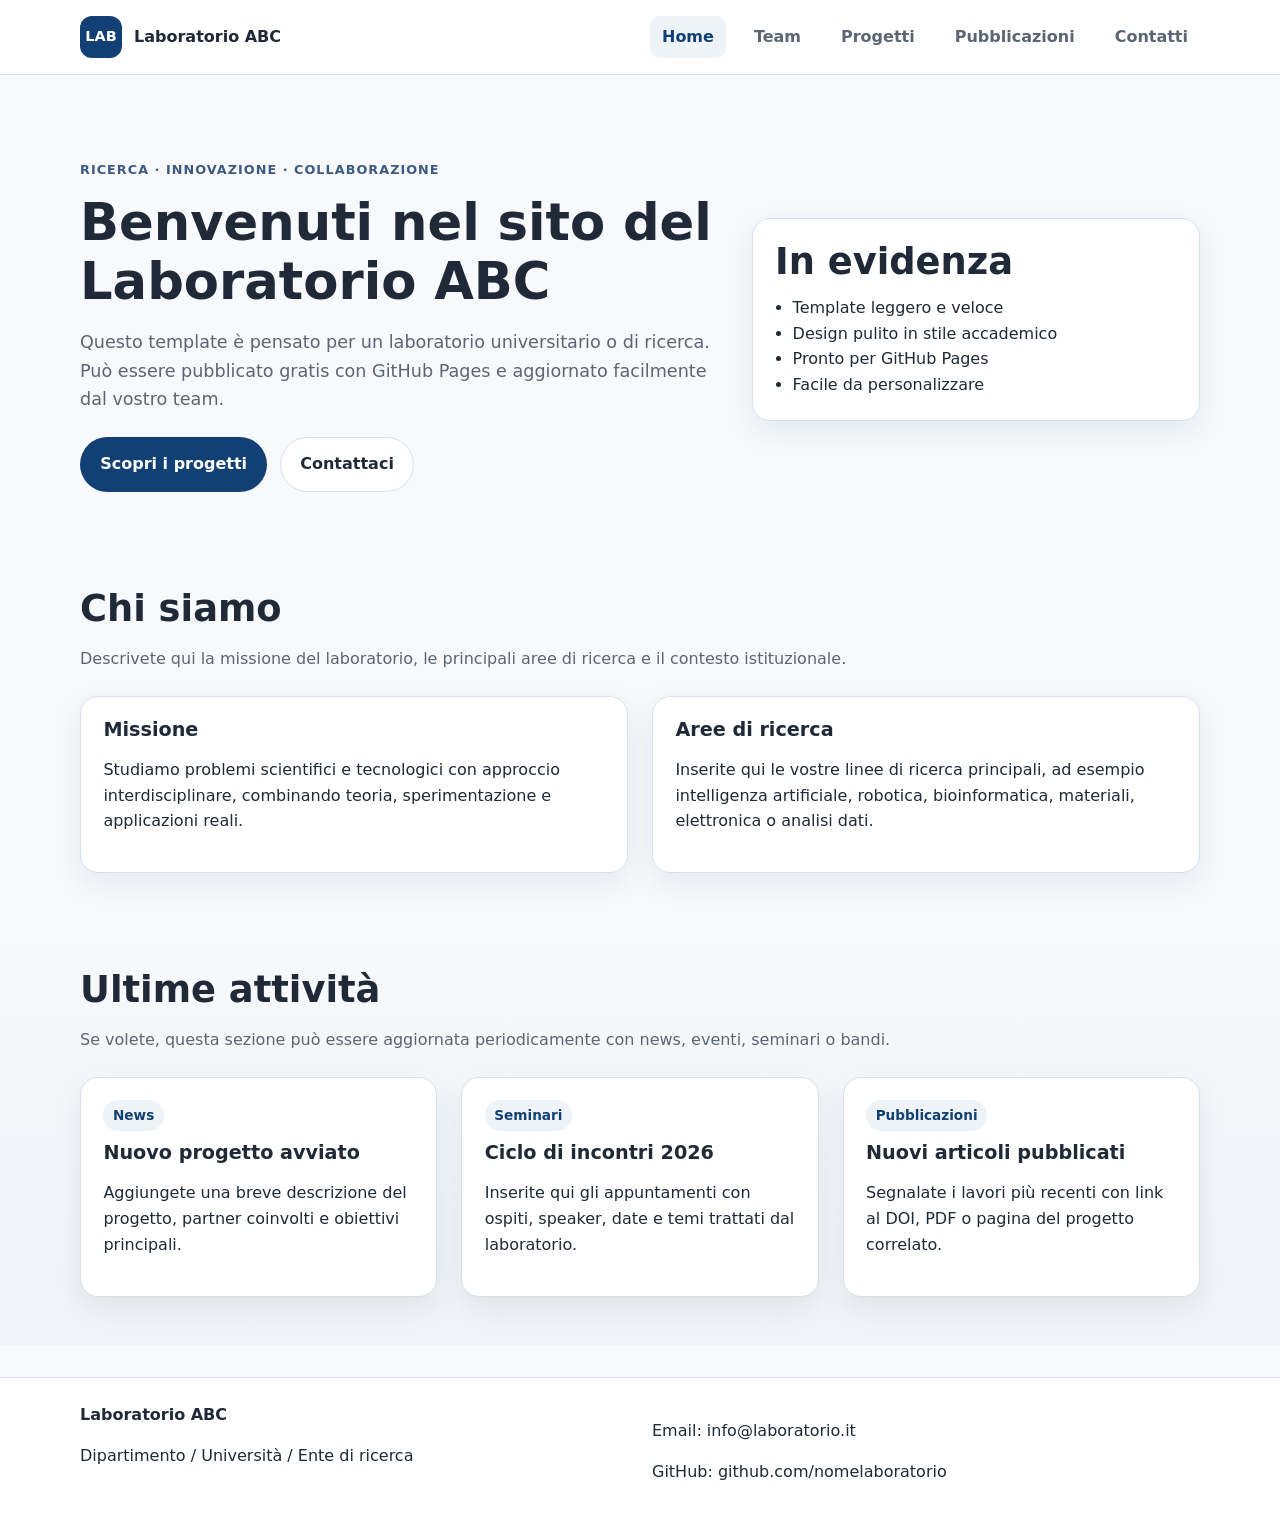
==== index.html @ 2949fd8e "Creazione sito" ====
<!doctype html>
<html lang="it">
<head>
  <meta charset="UTF-8">
  <meta name="viewport" content="width=device-width, initial-scale=1.0">
  <title>Laboratorio ABC - Home</title>
  <meta name="description" content="Sito ufficiale del Laboratorio ABC: ricerca, progetti, pubblicazioni e contatti.">
  <link rel="stylesheet" href="style.css">
</head>
<body>
  <header class="site-header">
    <div class="container nav-wrap">
      <a class="brand" href="index.html">
        <span class="brand-mark">LAB</span>
        <span>Laboratorio ABC</span>
      </a>
      <button class="nav-toggle" aria-label="Apri menu">☰</button>
      <nav class="site-nav">
        <a href="index.html" class="active">Home</a>
        <a href="team.html">Team</a>
        <a href="progetti.html">Progetti</a>
        <a href="pubblicazioni.html">Pubblicazioni</a>
        <a href="contatti.html">Contatti</a>
      </nav>
    </div>
  </header>

  <main>
    <section class="hero">
      <div class="container hero-grid">
        <div>
          <p class="eyebrow">Ricerca · Innovazione · Collaborazione</p>
          <h1>Benvenuti nel sito del Laboratorio ABC</h1>
          <p class="lead">Questo template è pensato per un laboratorio universitario o di ricerca. Può essere pubblicato gratis con GitHub Pages e aggiornato facilmente dal vostro team.</p>
          <div class="hero-actions">
            <a class="btn btn-primary" href="progetti.html">Scopri i progetti</a>
            <a class="btn btn-secondary" href="contatti.html">Contattaci</a>
          </div>
        </div>
        <div class="hero-card card">
          <h2>In evidenza</h2>
          <ul class="check-list">
            <li>Template leggero e veloce</li>
            <li>Design pulito in stile accademico</li>
            <li>Pronto per GitHub Pages</li>
            <li>Facile da personalizzare</li>
          </ul>
        </div>
      </div>
    </section>

    <section class="section">
      <div class="container">
        <div class="section-head">
          <h2>Chi siamo</h2>
          <p>Descrivete qui la missione del laboratorio, le principali aree di ricerca e il contesto istituzionale.</p>
        </div>
        <div class="grid two">
          <article class="card">
            <h3>Missione</h3>
            <p>Studiamo problemi scientifici e tecnologici con approccio interdisciplinare, combinando teoria, sperimentazione e applicazioni reali.</p>
          </article>
          <article class="card">
            <h3>Aree di ricerca</h3>
            <p>Inserite qui le vostre linee di ricerca principali, ad esempio intelligenza artificiale, robotica, bioinformatica, materiali, elettronica o analisi dati.</p>
          </article>
        </div>
      </div>
    </section>

    <section class="section section-alt">
      <div class="container">
        <div class="section-head">
          <h2>Ultime attività</h2>
          <p>Se volete, questa sezione può essere aggiornata periodicamente con news, eventi, seminari o bandi.</p>
        </div>
        <div class="grid three">
          <article class="card">
            <span class="tag">News</span>
            <h3>Nuovo progetto avviato</h3>
            <p>Aggiungete una breve descrizione del progetto, partner coinvolti e obiettivi principali.</p>
          </article>
          <article class="card">
            <span class="tag">Seminari</span>
            <h3>Ciclo di incontri 2026</h3>
            <p>Inserite qui gli appuntamenti con ospiti, speaker, date e temi trattati dal laboratorio.</p>
          </article>
          <article class="card">
            <span class="tag">Pubblicazioni</span>
            <h3>Nuovi articoli pubblicati</h3>
            <p>Segnalate i lavori più recenti con link al DOI, PDF o pagina del progetto correlato.</p>
          </article>
        </div>
      </div>
    </section>
  </main>

  <footer class="site-footer">
    <div class="container footer-grid">
      <div>
        <strong>Laboratorio ABC</strong>
        <p>Dipartimento / Università / Ente di ricerca</p>
      </div>
      <div>
        <p>Email: info@laboratorio.it</p>
        <p>GitHub: github.com/nomelaboratorio</p>
      </div>
    </div>
  </footer>

  <script src="script.js"></script>
</body>
</html>
---- style.css ----
:root {
  --bg: #f7f9fc;
  --surface: #ffffff;
  --surface-2: #eef3f8;
  --text: #1f2937;
  --muted: #5b6573;
  --line: #d8e0ea;
  --accent: #134074;
  --accent-2: #3d5a80;
  --shadow: 0 10px 30px rgba(18, 35, 58, 0.08);
  --radius: 18px;
}

* { box-sizing: border-box; }
html { scroll-behavior: smooth; }
body {
  margin: 0;
  font-family: Inter, ui-sans-serif, system-ui, -apple-system, BlinkMacSystemFont, "Segoe UI", sans-serif;
  color: var(--text);
  background: var(--bg);
  line-height: 1.6;
}

a { color: var(--accent); text-decoration: none; }
a:hover { text-decoration: underline; }

.container {
  width: min(1120px, calc(100% - 2rem));
  margin: 0 auto;
}

.site-header {
  position: sticky;
  top: 0;
  z-index: 20;
  background: rgba(255,255,255,0.92);
  backdrop-filter: blur(10px);
  border-bottom: 1px solid var(--line);
}

.nav-wrap {
  display: flex;
  align-items: center;
  justify-content: space-between;
  gap: 1rem;
  padding: 1rem 0;
}

.brand {
  display: flex;
  align-items: center;
  gap: 0.75rem;
  font-weight: 700;
  color: var(--text);
}

.brand-mark {
  display: inline-flex;
  align-items: center;
  justify-content: center;
  width: 42px;
  height: 42px;
  border-radius: 12px;
  background: var(--accent);
  color: white;
  font-size: 0.9rem;
}

.site-nav {
  display: flex;
  align-items: center;
  gap: 1rem;
}

.site-nav a {
  padding: 0.5rem 0.75rem;
  border-radius: 10px;
  color: var(--muted);
  font-weight: 600;
}

.site-nav a.active,
.site-nav a:hover {
  background: var(--surface-2);
  color: var(--accent);
  text-decoration: none;
}

.nav-toggle {
  display: none;
  border: 1px solid var(--line);
  background: var(--surface);
  border-radius: 10px;
  padding: 0.5rem 0.7rem;
  font-size: 1.1rem;
}

.hero {
  padding: 4.5rem 0 3rem;
}

.hero-grid,
.grid.two,
.grid.three,
.footer-grid {
  display: grid;
  gap: 1.5rem;
}

.hero-grid {
  grid-template-columns: 1.3fr 0.9fr;
  align-items: center;
}

.grid.two { grid-template-columns: repeat(2, minmax(0, 1fr)); }
.grid.three { grid-template-columns: repeat(3, minmax(0, 1fr)); }
.footer-grid { grid-template-columns: repeat(2, minmax(0, 1fr)); }

.eyebrow {
  text-transform: uppercase;
  letter-spacing: 0.08em;
  color: var(--accent-2);
  font-weight: 700;
  font-size: 0.8rem;
}

h1, h2, h3 { line-height: 1.15; margin-top: 0; }
h1 { font-size: clamp(2.2rem, 4vw, 4rem); margin-bottom: 1rem; }
h2 { font-size: clamp(1.6rem, 3vw, 2.3rem); margin-bottom: 0.75rem; }
h3 { font-size: 1.2rem; margin-bottom: 0.5rem; }

.lead {
  font-size: 1.1rem;
  color: var(--muted);
  max-width: 62ch;
}

.section { padding: 3rem 0; }
.section-alt { background: linear-gradient(180deg, transparent, rgba(19, 64, 116, 0.03)); }
.section-head { margin-bottom: 1.5rem; }
.section-head p, .muted { color: var(--muted); }

.card {
  background: var(--surface);
  border: 1px solid var(--line);
  border-radius: var(--radius);
  padding: 1.4rem;
  box-shadow: var(--shadow);
}

.stack {
  display: grid;
  gap: 1rem;
}

.btn {
  display: inline-flex;
  align-items: center;
  justify-content: center;
  padding: 0.85rem 1.2rem;
  border-radius: 999px;
  font-weight: 700;
  border: 1px solid transparent;
}

.btn-primary {
  background: var(--accent);
  color: white;
}

.btn-primary:hover { text-decoration: none; }

.btn-secondary {
  background: var(--surface);
  border-color: var(--line);
  color: var(--text);
}

.hero-actions {
  display: flex;
  gap: 0.8rem;
  flex-wrap: wrap;
  margin-top: 1.5rem;
}

.check-list {
  padding-left: 1.1rem;
  margin: 0;
}

.tag {
  display: inline-block;
  padding: 0.28rem 0.6rem;
  border-radius: 999px;
  background: var(--surface-2);
  color: var(--accent);
  font-size: 0.85rem;
  font-weight: 700;
  margin-bottom: 0.7rem;
}

.avatar {
  width: 64px;
  height: 64px;
  border-radius: 50%;
  background: var(--surface-2);
  color: var(--accent);
  display: flex;
  align-items: center;
  justify-content: center;
  font-weight: 800;
  margin-bottom: 1rem;
}

.site-footer {
  margin-top: 2rem;
  border-top: 1px solid var(--line);
  background: #fff;
  padding: 1.5rem 0 2rem;
}

@media (max-width: 860px) {
  .hero-grid,
  .grid.two,
  .grid.three,
  .footer-grid {
    grid-template-columns: 1fr;
  }

  .nav-toggle {
    display: inline-flex;
  }

  .site-nav {
    display: none;
    position: absolute;
    top: 72px;
    left: 1rem;
    right: 1rem;
    flex-direction: column;
    align-items: stretch;
    background: white;
    border: 1px solid var(--line);
    border-radius: 16px;
    padding: 0.7rem;
    box-shadow: var(--shadow);
  }

  .site-nav.open {
    display: flex;
  }
}
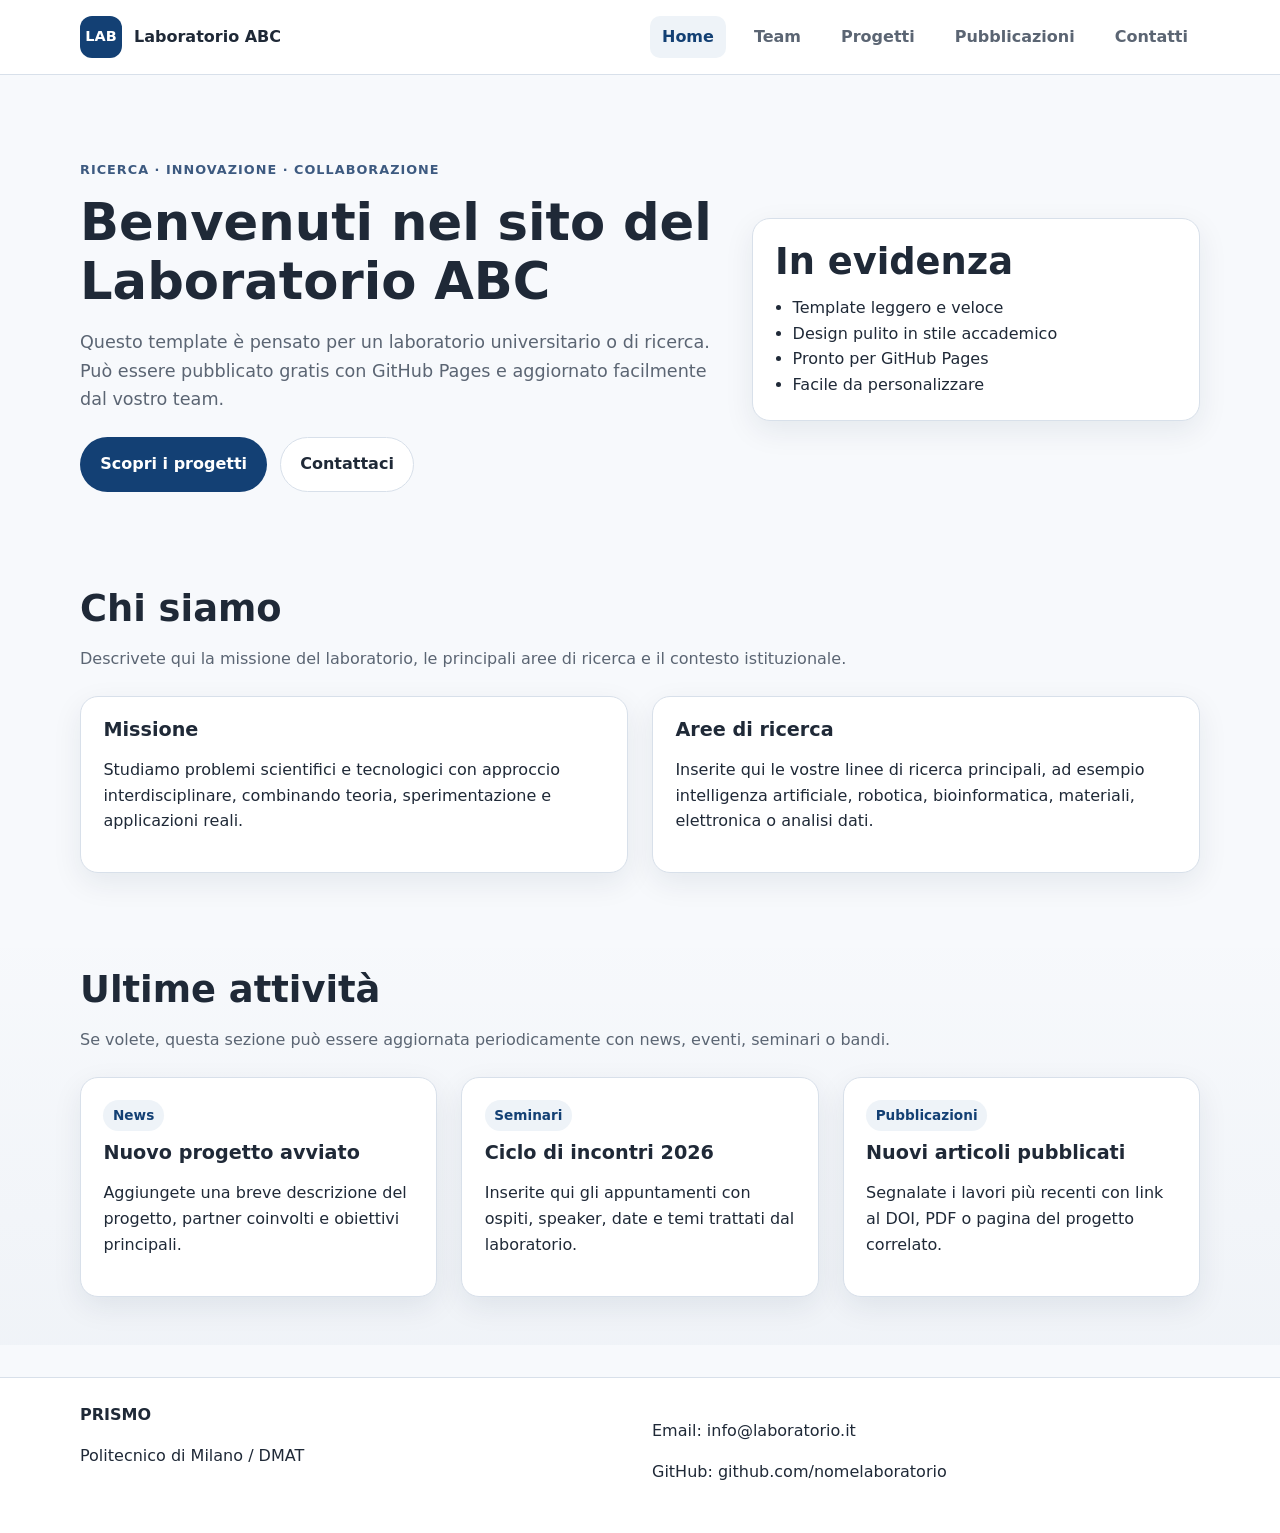
==== commit eed22bb9: "Update index.html" ====
--- a/index.html
+++ b/index.html
@@ -3,7 +3,7 @@
 <head>
   <meta charset="UTF-8">
   <meta name="viewport" content="width=device-width, initial-scale=1.0">
-  <title>Laboratorio ABC - Home</title>
+  <title>PRISMO  - Home</title>
   <meta name="description" content="Sito ufficiale del Laboratorio ABC: ricerca, progetti, pubblicazioni e contatti.">
   <link rel="stylesheet" href="style.css">
 </head>
@@ -98,8 +98,8 @@
   <footer class="site-footer">
     <div class="container footer-grid">
       <div>
-        <strong>Laboratorio ABC</strong>
-        <p>Dipartimento / Università / Ente di ricerca</p>
+        <strong>PRISMO</strong>
+        <p>Politecnico di Milano / DMAT</p>
       </div>
       <div>
         <p>Email: info@laboratorio.it</p>
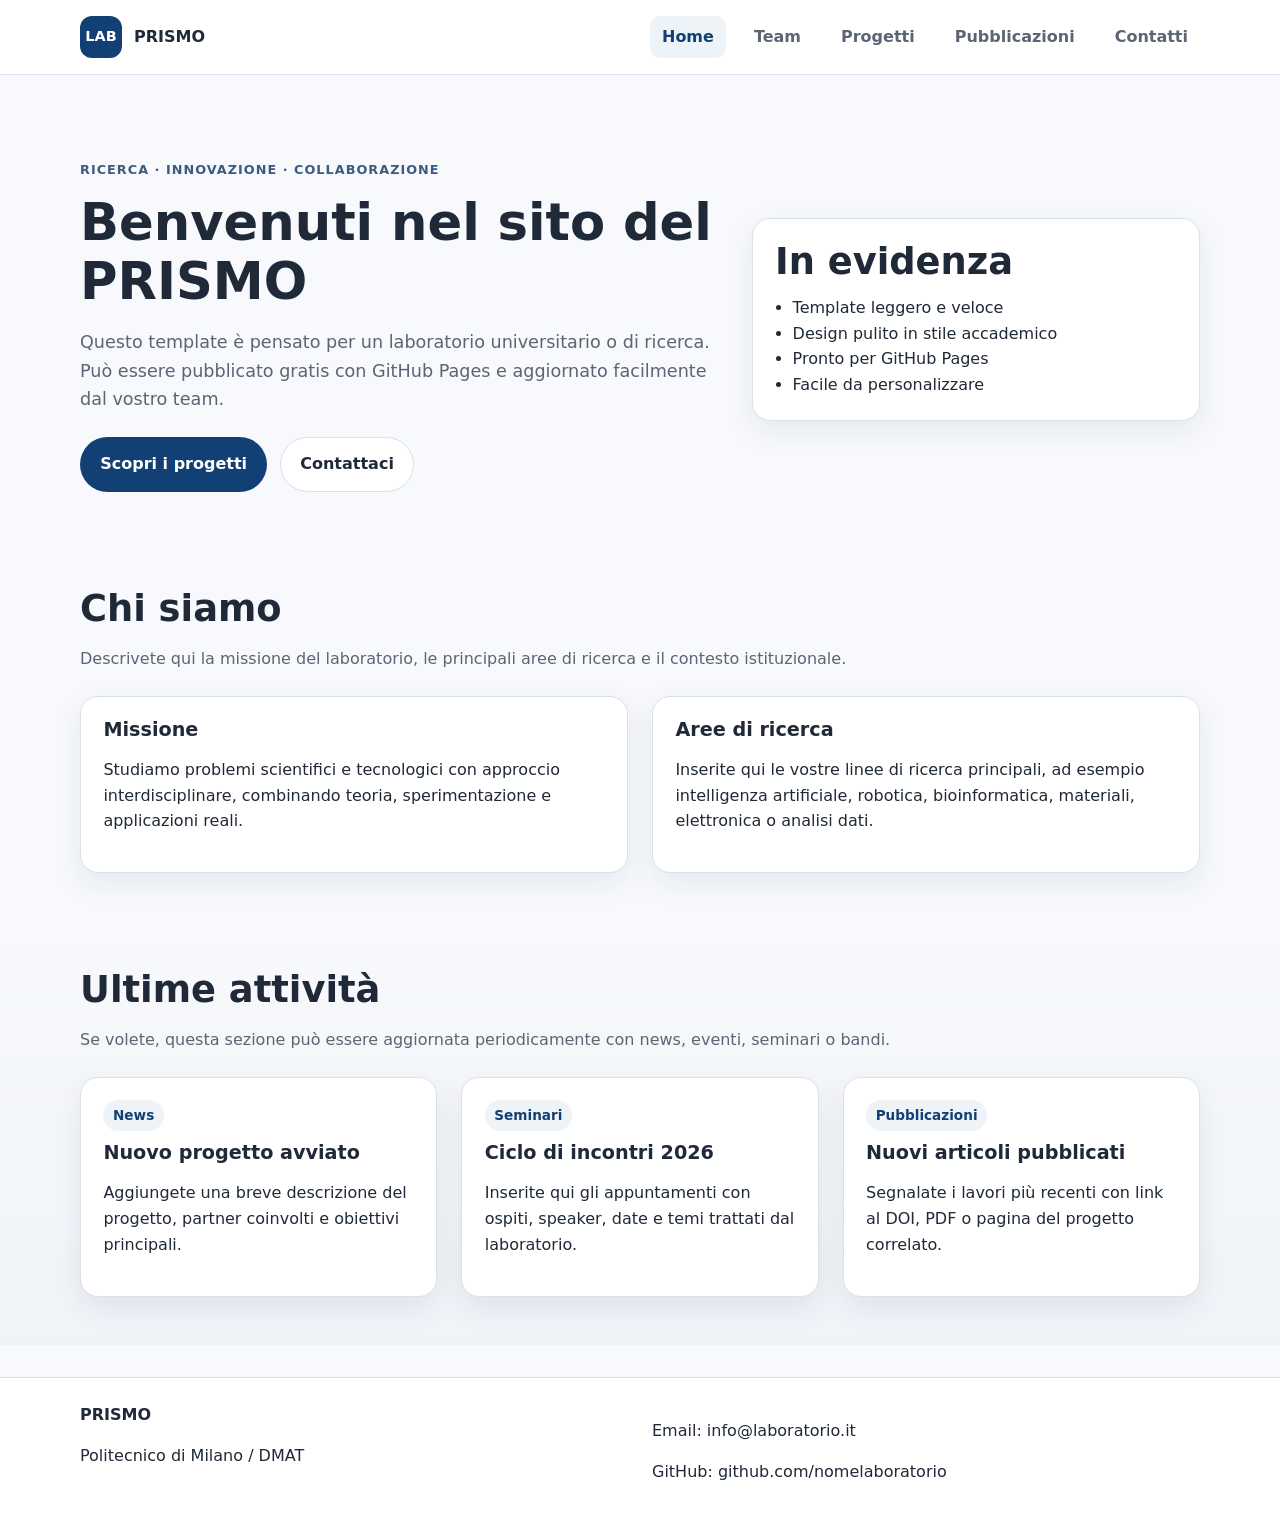
==== commit 4f8b8089: "Update index.html" ====
--- a/index.html
+++ b/index.html
@@ -4,7 +4,7 @@
   <meta charset="UTF-8">
   <meta name="viewport" content="width=device-width, initial-scale=1.0">
   <title>PRISMO  - Home</title>
-  <meta name="description" content="Sito ufficiale del Laboratorio ABC: ricerca, progetti, pubblicazioni e contatti.">
+  <meta name="description" content="Sito ufficiale del PRISMO: ricerca, progetti, pubblicazioni e contatti.">
   <link rel="stylesheet" href="style.css">
 </head>
 <body>
@@ -12,7 +12,7 @@
     <div class="container nav-wrap">
       <a class="brand" href="index.html">
         <span class="brand-mark">LAB</span>
-        <span>Laboratorio ABC</span>
+        <span>PRISMO</span>
       </a>
       <button class="nav-toggle" aria-label="Apri menu">☰</button>
       <nav class="site-nav">
@@ -30,7 +30,7 @@
       <div class="container hero-grid">
         <div>
           <p class="eyebrow">Ricerca · Innovazione · Collaborazione</p>
-          <h1>Benvenuti nel sito del Laboratorio ABC</h1>
+          <h1>Benvenuti nel sito del PRISMO</h1>
           <p class="lead">Questo template è pensato per un laboratorio universitario o di ricerca. Può essere pubblicato gratis con GitHub Pages e aggiornato facilmente dal vostro team.</p>
           <div class="hero-actions">
             <a class="btn btn-primary" href="progetti.html">Scopri i progetti</a>
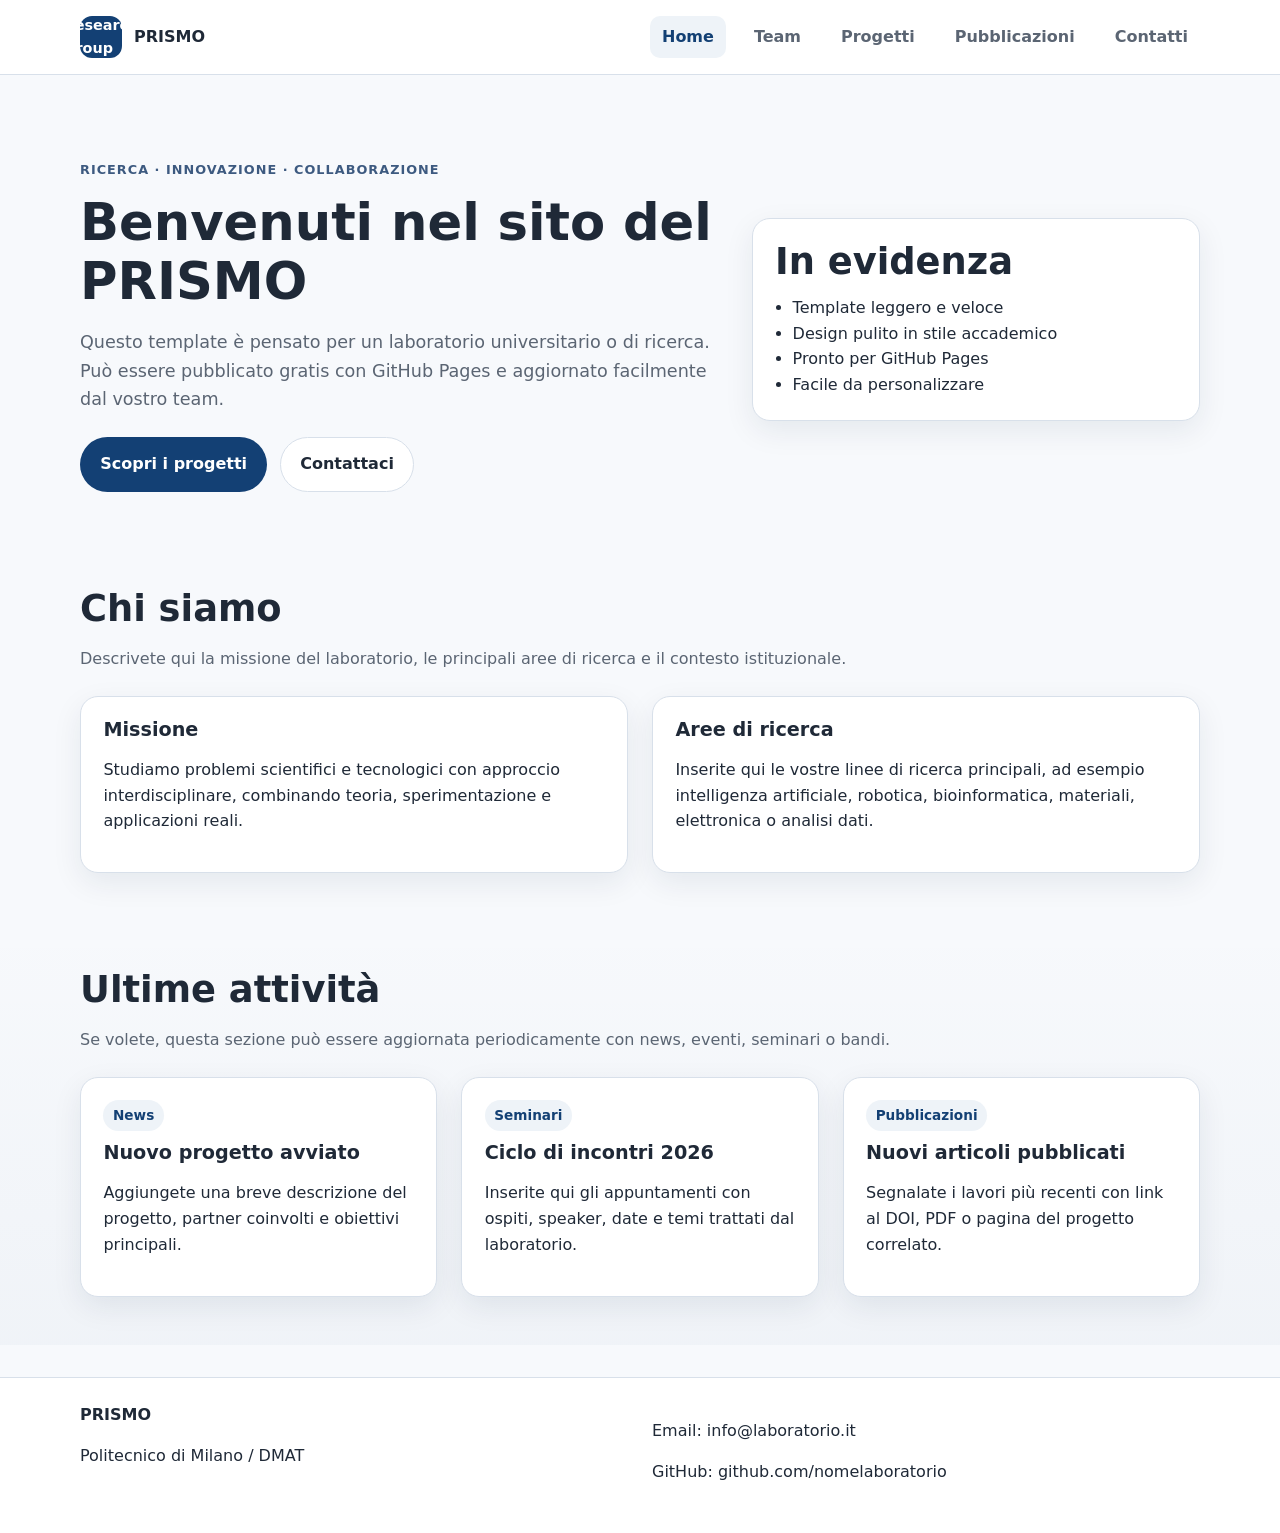
==== commit b697342f: "Update index.html" ====
--- a/index.html
+++ b/index.html
@@ -11,7 +11,7 @@
   <header class="site-header">
     <div class="container nav-wrap">
       <a class="brand" href="index.html">
-        <span class="brand-mark">LAB</span>
+        <span class="brand-mark">Research Group</span>
         <span>PRISMO</span>
       </a>
       <button class="nav-toggle" aria-label="Apri menu">☰</button>
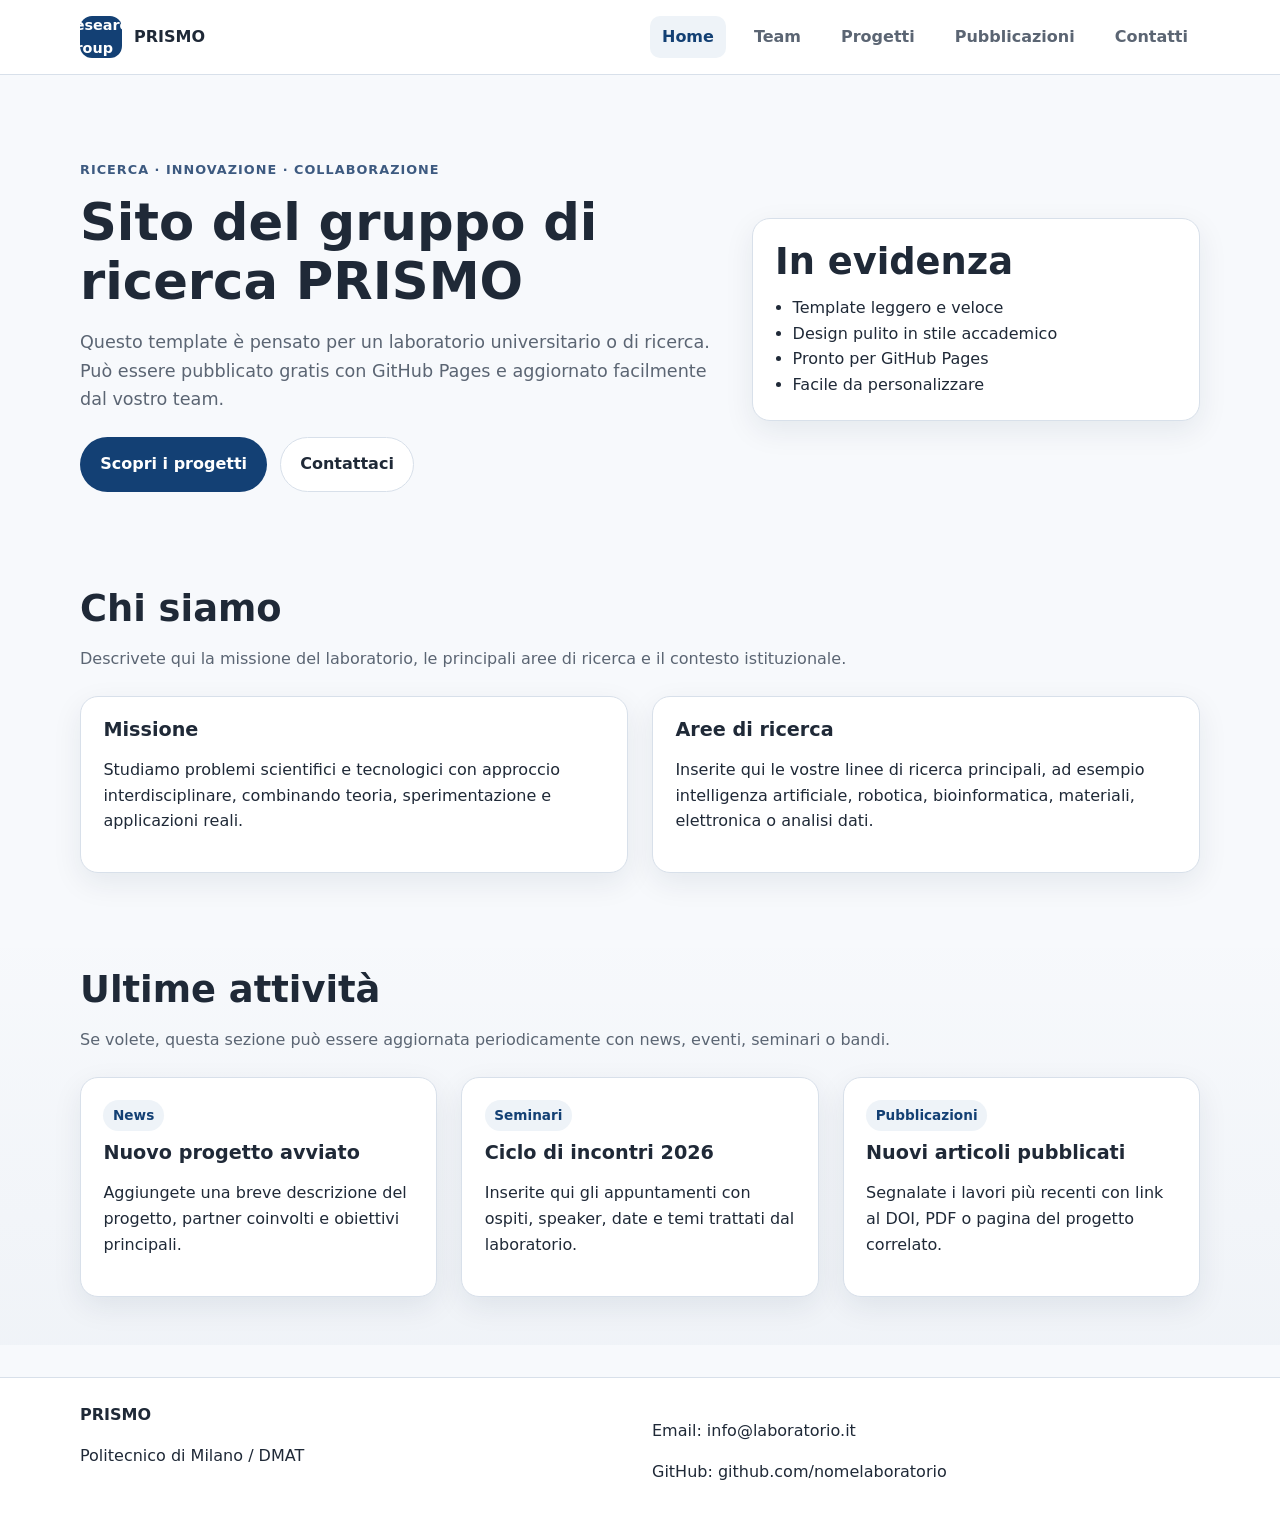
==== commit 5912d77b: "Update index.html" ====
--- a/index.html
+++ b/index.html
@@ -30,7 +30,7 @@
       <div class="container hero-grid">
         <div>
           <p class="eyebrow">Ricerca · Innovazione · Collaborazione</p>
-          <h1>Benvenuti nel sito del PRISMO</h1>
+          <h1>Sito del gruppo di ricerca PRISMO</h1>
           <p class="lead">Questo template è pensato per un laboratorio universitario o di ricerca. Può essere pubblicato gratis con GitHub Pages e aggiornato facilmente dal vostro team.</p>
           <div class="hero-actions">
             <a class="btn btn-primary" href="progetti.html">Scopri i progetti</a>
